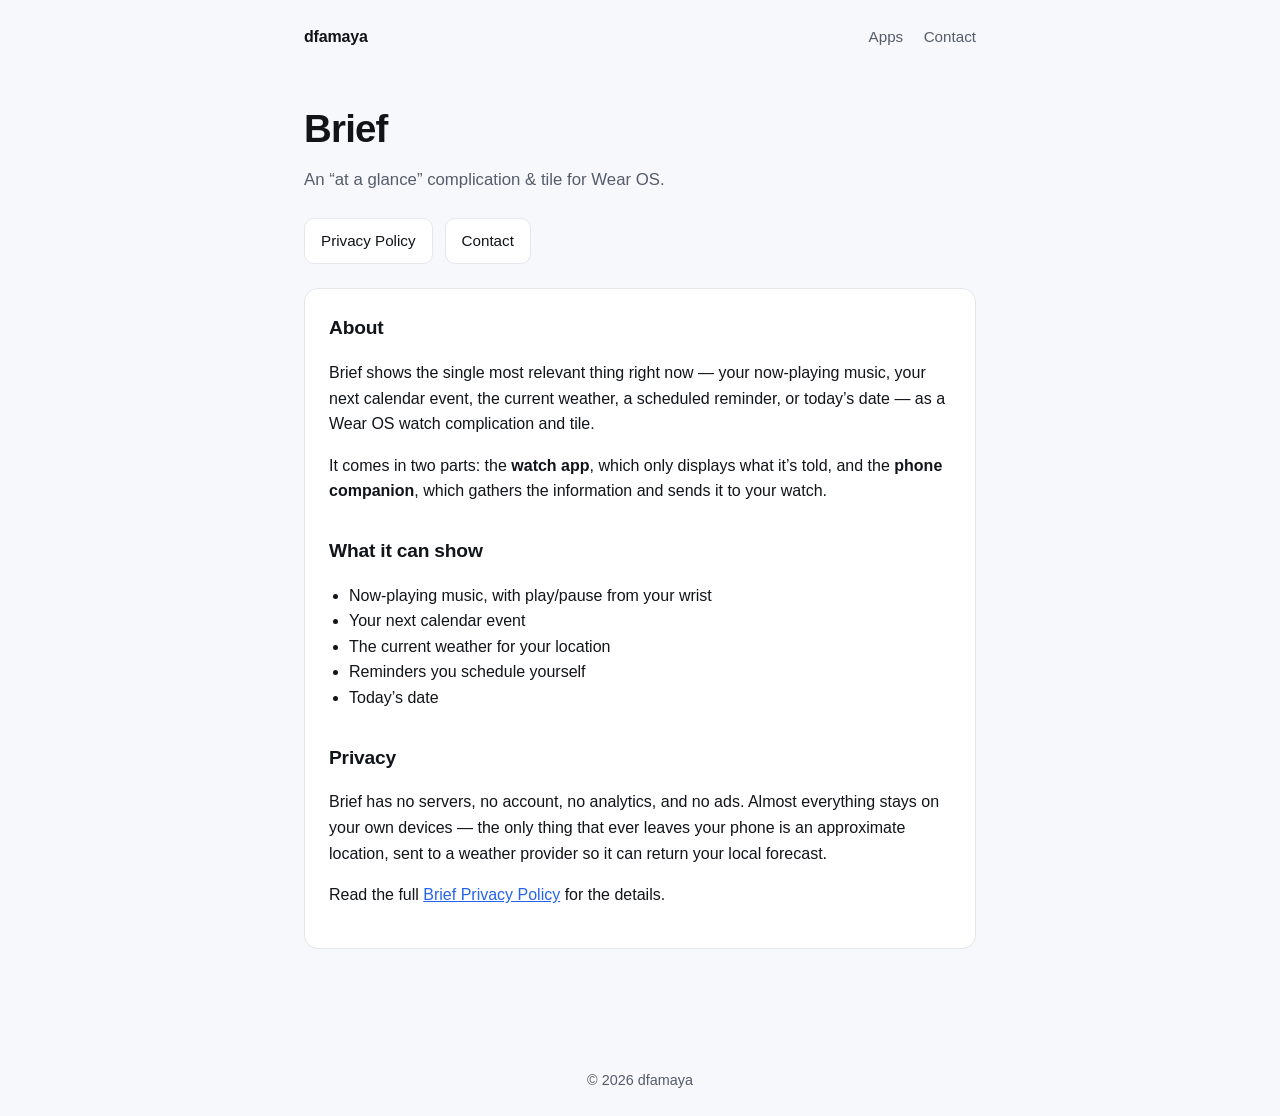
==== brief/index.html @ da36c53d "Add Brief privacy page and restructure site for multiple apps The site previously covered only the W" ====
<!doctype html>
<html lang="en">
<head>
  <meta charset="utf-8" />
  <meta name="viewport" content="width=device-width, initial-scale=1" />
  <title>Brief — Wear OS Complication &amp; Tile</title>
  <meta name="description" content="Brief is an 'at a glance' Wear OS complication and tile by dfamaya. About, privacy, and contact." />
  <link rel="stylesheet" href="../style.css" />
</head>
<body>
  <header class="site">
    <a class="brand" href="../">dfamaya</a>
    <nav>
      <a href="../#apps">Apps</a>
      <a href="mailto:developerdfa@gmail.com">Contact</a>
    </nav>
  </header>

  <main>
    <h1>Brief</h1>
    <p class="tagline">An &ldquo;at a glance&rdquo; complication &amp; tile for Wear OS.</p>

    <div class="links">
      <a href="privacy.html">Privacy Policy</a>
      <a href="mailto:developerdfa@gmail.com">Contact</a>
    </div>

    <div class="card">
      <h2>About</h2>
      <p>
        Brief shows the single most relevant thing right now &mdash; your
        now-playing music, your next calendar event, the current weather, a
        scheduled reminder, or today&rsquo;s date &mdash; as a Wear OS watch
        complication and tile.
      </p>
      <p>
        It comes in two parts: the <strong>watch app</strong>, which only
        displays what it&rsquo;s told, and the <strong>phone companion</strong>,
        which gathers the information and sends it to your watch.
      </p>

      <h2>What it can show</h2>
      <ul>
        <li>Now-playing music, with play/pause from your wrist</li>
        <li>Your next calendar event</li>
        <li>The current weather for your location</li>
        <li>Reminders you schedule yourself</li>
        <li>Today&rsquo;s date</li>
      </ul>

      <h2>Privacy</h2>
      <p>
        Brief has no servers, no account, no analytics, and no ads. Almost
        everything stays on your own devices &mdash; the only thing that ever
        leaves your phone is an approximate location, sent to a weather provider
        so it can return your local forecast.
      </p>
      <p>
        Read the full <a href="privacy.html">Brief Privacy Policy</a> for the
        details.
      </p>
    </div>
  </main>

  <footer>
    &copy; <span id="year"></span> dfamaya
  </footer>
  <script>document.getElementById('year').textContent = new Date().getFullYear();</script>
</body>
</html>
---- style.css ----
:root {
  --bg: #0f1115;
  --surface: #161922;
  --text: #e6e8ee;
  --muted: #9aa3b2;
  --accent: #6ea8ff;
  --border: #232734;
  --radius: 14px;
  --max-width: 720px;
}

@media (prefers-color-scheme: light) {
  :root {
    --bg: #f7f8fb;
    --surface: #ffffff;
    --text: #111418;
    --muted: #555c6a;
    --accent: #2563eb;
    --border: #e5e7eb;
  }
}

* { box-sizing: border-box; }

html, body {
  margin: 0;
  padding: 0;
  background: var(--bg);
  color: var(--text);
  font-family: -apple-system, BlinkMacSystemFont, "Segoe UI", Roboto,
    "Helvetica Neue", Arial, sans-serif;
  line-height: 1.6;
  -webkit-font-smoothing: antialiased;
}

main {
  max-width: var(--max-width);
  margin: 0 auto;
  padding: 48px 24px 96px;
}

header.site {
  max-width: var(--max-width);
  margin: 0 auto;
  padding: 24px 24px 0;
  display: flex;
  align-items: center;
  justify-content: space-between;
  gap: 16px;
}

header.site a.brand {
  font-weight: 600;
  color: var(--text);
  text-decoration: none;
  letter-spacing: -0.01em;
}

nav a {
  color: var(--muted);
  text-decoration: none;
  margin-left: 16px;
  font-size: 0.95rem;
}

nav a:hover { color: var(--accent); }

h1 {
  font-size: clamp(1.8rem, 4vw, 2.4rem);
  margin: 0 0 8px;
  letter-spacing: -0.02em;
}

h2 {
  font-size: 1.2rem;
  margin: 32px 0 8px;
  letter-spacing: -0.01em;
}

h3 {
  font-size: 1.05rem;
  margin: 24px 0 8px;
  letter-spacing: -0.01em;
}

p, li { color: var(--text); }

.muted { color: var(--muted); }

.card {
  background: var(--surface);
  border: 1px solid var(--border);
  border-radius: var(--radius);
  padding: 24px;
  margin-top: 24px;
}

.card h2:first-child { margin-top: 0; }
.card h3:first-child { margin-top: 0; }

.card table {
  width: 100%;
  border-collapse: collapse;
  margin: 18px 0;
  font-size: 0.95rem;
}

.card thead th { background: var(--bg); }

.card th,
.card td {
  text-align: left;
  vertical-align: top;
  padding: 10px 12px;
  border: 1px solid var(--border);
}

.table-wrap {
  overflow-x: auto;
  -webkit-overflow-scrolling: touch;
}

a { color: var(--accent); }

ul { padding-left: 20px; }

.tagline {
  color: var(--muted);
  font-size: 1.05rem;
  margin-top: 0;
}

.links {
  display: flex;
  flex-wrap: wrap;
  gap: 12px;
  margin-top: 24px;
}

.links a {
  display: inline-block;
  background: var(--surface);
  border: 1px solid var(--border);
  color: var(--text);
  text-decoration: none;
  padding: 10px 16px;
  border-radius: 10px;
  font-size: 0.95rem;
}

.links a:hover { border-color: var(--accent); color: var(--accent); }

footer {
  max-width: var(--max-width);
  margin: 0 auto;
  padding: 24px;
  color: var(--muted);
  font-size: 0.9rem;
  text-align: center;
}

code {
  background: var(--surface);
  border: 1px solid var(--border);
  padding: 1px 6px;
  border-radius: 6px;
  font-size: 0.9em;
}
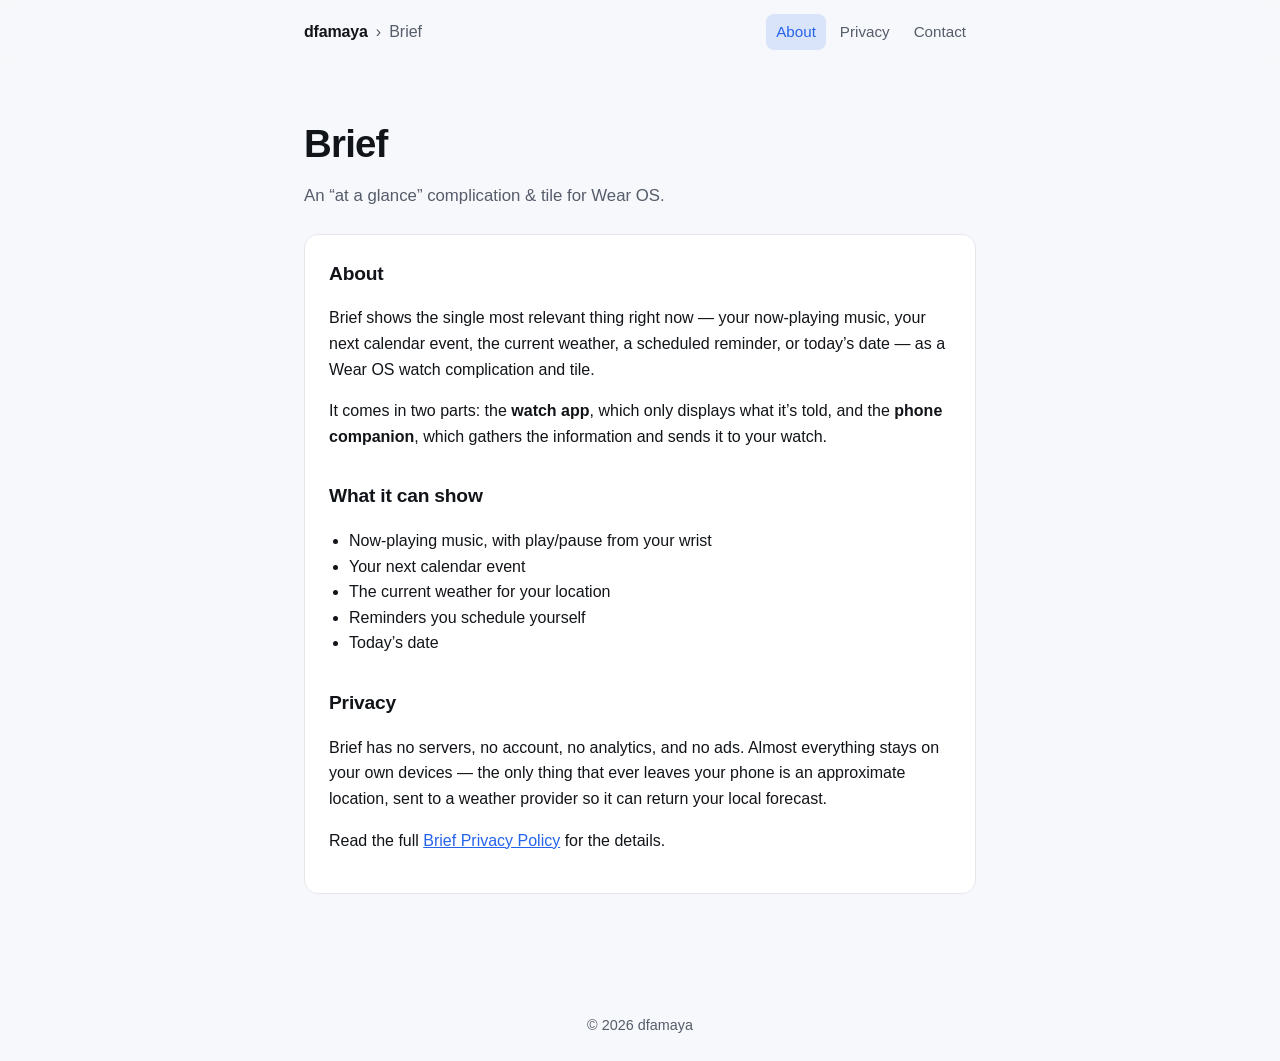
==== commit 4d160d4c: "Redesign nav: sticky breadcrumb bar, per-app folders, subtle animations - Add a sticky top bar with " ====
--- a/brief/index.html
+++ b/brief/index.html
@@ -9,21 +9,23 @@
 </head>
 <body>
   <header class="site">
-    <a class="brand" href="../">dfamaya</a>
-    <nav>
-      <a href="../#apps">Apps</a>
-      <a href="mailto:developerdfa@gmail.com">Contact</a>
-    </nav>
+    <div class="bar">
+      <div class="crumbs">
+        <a class="brand" href="../">dfamaya</a>
+        <span class="sep" aria-hidden="true">›</span>
+        <a class="section" href="./">Brief</a>
+      </div>
+      <nav aria-label="Brief sections">
+        <a href="./" aria-current="page">About</a>
+        <a href="privacy.html">Privacy</a>
+        <a href="mailto:developerdfa@gmail.com">Contact</a>
+      </nav>
+    </div>
   </header>
 
   <main>
     <h1>Brief</h1>
     <p class="tagline">An &ldquo;at a glance&rdquo; complication &amp; tile for Wear OS.</p>
-
-    <div class="links">
-      <a href="privacy.html">Privacy Policy</a>
-      <a href="mailto:developerdfa@gmail.com">Contact</a>
-    </div>
 
     <div class="card">
       <h2>About</h2>
--- a/style.css
+++ b/style.css
@@ -7,6 +7,7 @@
   --border: #232734;
   --radius: 14px;
   --max-width: 720px;
+  --ease: cubic-bezier(0.22, 1, 0.36, 1);
 }
 
 @media (prefers-color-scheme: light) {
@@ -33,38 +34,143 @@
   -webkit-font-smoothing: antialiased;
 }
 
+/* Smooth in-page anchor scrolling, offset for the sticky header */
+html {
+  scroll-behavior: smooth;
+  scroll-padding-block-start: 80px;
+}
+
 main {
   max-width: var(--max-width);
   margin: 0 auto;
   padding: 48px 24px 96px;
 }
 
+/* ----------------------------------------------------------------------------
+   Sticky top bar (full-bleed blur, breadcrumb + section nav)
+---------------------------------------------------------------------------- */
 header.site {
+  position: sticky;
+  inset-block-start: 0;
+  z-index: 10;
+  background: color-mix(in srgb, var(--bg) 80%, transparent);
+  -webkit-backdrop-filter: blur(12px) saturate(1.3);
+  backdrop-filter: blur(12px) saturate(1.3);
+  border-block-end: 1px solid transparent;
+  transition: border-color 0.3s var(--ease), box-shadow 0.3s var(--ease);
+}
+
+/* Inner wrapper keeps content aligned with <main> while blur spans the page */
+header.site > .bar {
   max-width: var(--max-width);
-  margin: 0 auto;
-  padding: 24px 24px 0;
+  margin-inline: auto;
+  padding: 14px 24px;
   display: flex;
   align-items: center;
   justify-content: space-between;
-  gap: 16px;
-}
-
-header.site a.brand {
+  flex-wrap: wrap;
+  gap: 6px 16px;
+}
+
+/* Breadcrumb: dfamaya  ›  <App> */
+.crumbs {
+  display: flex;
+  align-items: center;
+  gap: 8px;
+  min-width: 0;
+  font-size: 1rem;
+}
+
+.crumbs .brand {
   font-weight: 600;
   color: var(--text);
   text-decoration: none;
   letter-spacing: -0.01em;
+  white-space: nowrap;
+  transition: color 0.18s var(--ease);
+}
+
+.crumbs .brand:hover { color: var(--accent); }
+
+.crumbs .sep {
+  color: var(--muted);
+  user-select: none;
+}
+
+.crumbs .section {
+  color: var(--muted);
+  text-decoration: none;
+  white-space: nowrap;
+  overflow: hidden;
+  text-overflow: ellipsis;
+  transition: color 0.18s var(--ease);
+}
+
+.crumbs .section:hover { color: var(--text); }
+
+nav {
+  display: flex;
+  flex-wrap: wrap;
+  align-items: center;
+  gap: 4px;
 }
 
 nav a {
+  position: relative;
   color: var(--muted);
   text-decoration: none;
-  margin-left: 16px;
   font-size: 0.95rem;
-}
-
-nav a:hover { color: var(--accent); }
-
+  padding: 6px 10px;
+  border-radius: 8px;
+  white-space: nowrap;
+  transition: color 0.18s var(--ease), background-color 0.18s var(--ease);
+}
+
+nav a:hover { color: var(--text); }
+
+/* Active section pill */
+nav a[aria-current="page"] {
+  color: var(--accent);
+  background: color-mix(in srgb, var(--accent) 14%, transparent);
+}
+
+/* Animated underline grows from center on hover (skip the active pill) */
+nav a:not([aria-current="page"])::after {
+  content: "";
+  position: absolute;
+  inset-inline: 10px;
+  inset-block-end: 2px;
+  height: 1.5px;
+  background: currentColor;
+  transform: scaleX(0);
+  transition: transform 0.2s var(--ease);
+}
+
+nav a:not([aria-current="page"]):hover::after { transform: scaleX(1); }
+
+/* Border + shadow strengthen once the page is scrolled (progressive) */
+@supports (animation-timeline: scroll()) {
+  header.site {
+    animation: header-elevate steps(1) both;
+    animation-timeline: scroll(root block);
+    animation-range: 8px 48px;
+  }
+  @keyframes header-elevate {
+    to {
+      border-block-end-color: var(--border);
+      box-shadow: 0 6px 24px color-mix(in srgb, #000 16%, transparent);
+    }
+  }
+}
+
+/* Fallback for browsers without scroll-driven animations: a subtle static line */
+@supports not (animation-timeline: scroll()) {
+  header.site { border-block-end-color: var(--border); }
+}
+
+/* ----------------------------------------------------------------------------
+   Typography
+---------------------------------------------------------------------------- */
 h1 {
   font-size: clamp(1.8rem, 4vw, 2.4rem);
   margin: 0 0 8px;
@@ -87,16 +193,38 @@
 
 .muted { color: var(--muted); }
 
+.tagline {
+  color: var(--muted);
+  font-size: 1.05rem;
+  margin-top: 0;
+}
+
+a { color: var(--accent); }
+
+ul { padding-left: 20px; }
+
+/* ----------------------------------------------------------------------------
+   Cards
+---------------------------------------------------------------------------- */
 .card {
   background: var(--surface);
   border: 1px solid var(--border);
   border-radius: var(--radius);
   padding: 24px;
   margin-top: 24px;
+  transition: border-color 0.2s var(--ease), transform 0.2s var(--ease),
+    box-shadow 0.2s var(--ease);
 }
 
 .card h2:first-child { margin-top: 0; }
 .card h3:first-child { margin-top: 0; }
+
+/* Lift only app cards (those holding a link row), not long text cards */
+.card:has(.links):hover {
+  transform: translateY(-2px);
+  border-color: color-mix(in srgb, var(--accent) 40%, var(--border));
+  box-shadow: 0 10px 30px color-mix(in srgb, #000 14%, transparent);
+}
 
 .card table {
   width: 100%;
@@ -120,16 +248,9 @@
   -webkit-overflow-scrolling: touch;
 }
 
-a { color: var(--accent); }
-
-ul { padding-left: 20px; }
-
-.tagline {
-  color: var(--muted);
-  font-size: 1.05rem;
-  margin-top: 0;
-}
-
+/* ----------------------------------------------------------------------------
+   In-content link buttons
+---------------------------------------------------------------------------- */
 .links {
   display: flex;
   flex-wrap: wrap;
@@ -146,17 +267,14 @@
   padding: 10px 16px;
   border-radius: 10px;
   font-size: 0.95rem;
-}
-
-.links a:hover { border-color: var(--accent); color: var(--accent); }
-
-footer {
-  max-width: var(--max-width);
-  margin: 0 auto;
-  padding: 24px;
-  color: var(--muted);
-  font-size: 0.9rem;
-  text-align: center;
+  transition: border-color 0.18s var(--ease), color 0.18s var(--ease),
+    transform 0.18s var(--ease);
+}
+
+.links a:hover {
+  border-color: var(--accent);
+  color: var(--accent);
+  transform: translateY(-1px);
 }
 
 code {
@@ -166,3 +284,42 @@
   border-radius: 6px;
   font-size: 0.9em;
 }
+
+footer {
+  max-width: var(--max-width);
+  margin: 0 auto;
+  padding: 24px;
+  color: var(--muted);
+  font-size: 0.9rem;
+  text-align: center;
+}
+
+/* ----------------------------------------------------------------------------
+   Soft entrance animation (disabled when the user prefers reduced motion)
+---------------------------------------------------------------------------- */
+@media (prefers-reduced-motion: no-preference) {
+  main > * {
+    animation: rise 0.55s var(--ease) both;
+  }
+  main > *:nth-child(1) { animation-delay: 0.02s; }
+  main > *:nth-child(2) { animation-delay: 0.08s; }
+  main > *:nth-child(3) { animation-delay: 0.14s; }
+  main > *:nth-child(4) { animation-delay: 0.20s; }
+  main > *:nth-child(n + 5) { animation-delay: 0.24s; }
+
+  @keyframes rise {
+    from {
+      opacity: 0;
+      transform: translateY(12px);
+    }
+    to {
+      opacity: 1;
+      transform: translateY(0);
+    }
+  }
+}
+
+@media (prefers-reduced-motion: reduce) {
+  html { scroll-behavior: auto; }
+  * { animation: none !important; }
+}
